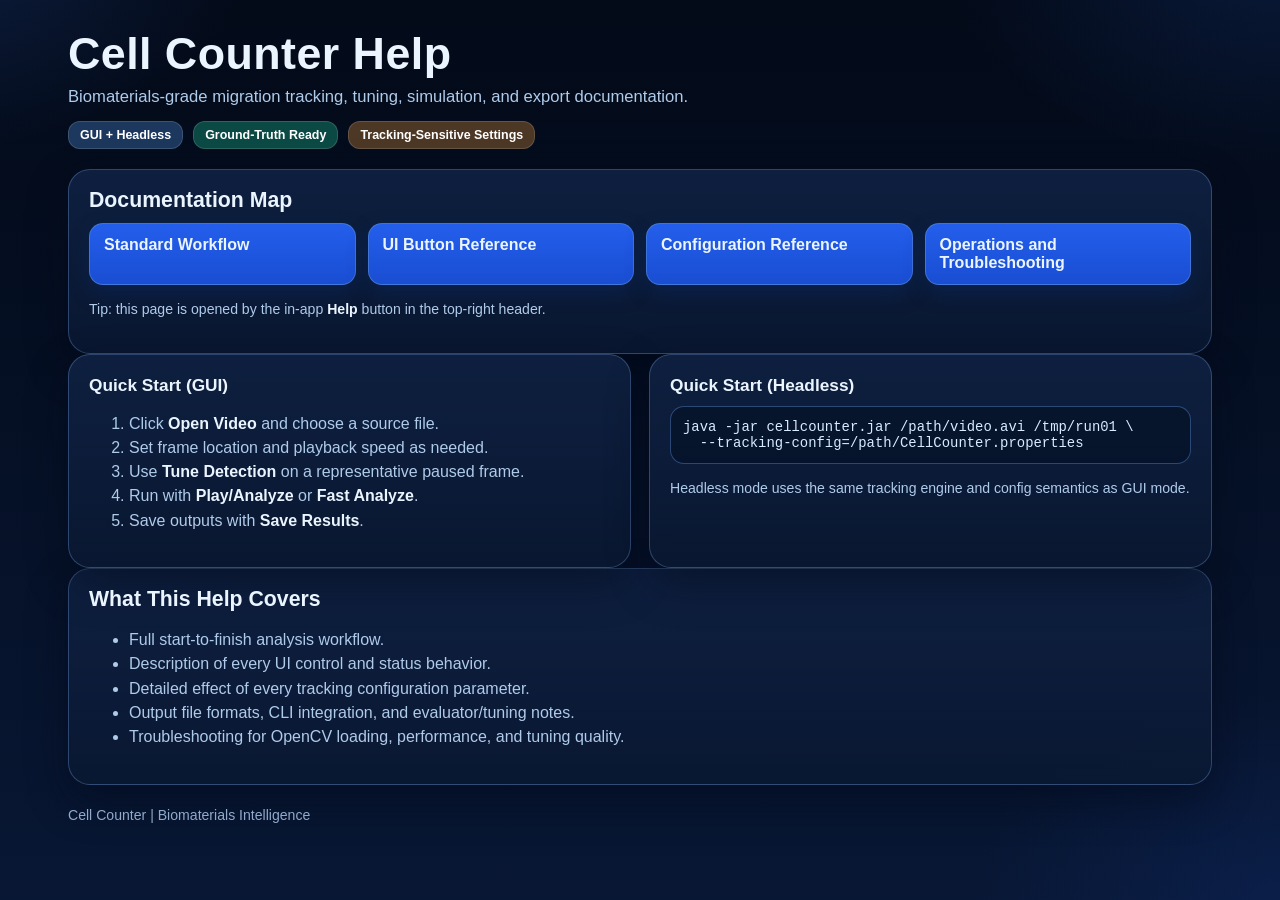
==== docs/help/index.html @ 036607fb "initial help and documentation" ====
<!doctype html>
<html lang="en">
<head>
  <meta charset="utf-8">
  <meta name="viewport" content="width=device-width, initial-scale=1">
  <title>Cell Counter Help</title>
  <link rel="stylesheet" href="help.css">
</head>
<body>
  <main class="shell">
    <section class="hero">
      <h1>Cell Counter Help</h1>
      <p>Biomaterials-grade migration tracking, tuning, simulation, and export documentation.</p>
      <div class="chip-row">
        <span class="chip">GUI + Headless</span>
        <span class="chip ok">Ground-Truth Ready</span>
        <span class="chip warn">Tracking-Sensitive Settings</span>
      </div>
    </section>

    <section class="card">
      <h2>Documentation Map</h2>
      <div class="nav">
        <a href="workflow.html">Standard Workflow</a>
        <a href="ui-reference.html">UI Button Reference</a>
        <a href="configuration-reference.html">Configuration Reference</a>
        <a href="operations-and-troubleshooting.html">Operations and Troubleshooting</a>
      </div>
      <p class="small">Tip: this page is opened by the in-app <strong>Help</strong> button in the top-right header.</p>
    </section>

    <section class="card-grid grid-2">
      <article class="card">
        <h3>Quick Start (GUI)</h3>
        <ol>
          <li>Click <strong>Open Video</strong> and choose a source file.</li>
          <li>Set frame location and playback speed as needed.</li>
          <li>Use <strong>Tune Detection</strong> on a representative paused frame.</li>
          <li>Run with <strong>Play/Analyze</strong> or <strong>Fast Analyze</strong>.</li>
          <li>Save outputs with <strong>Save Results</strong>.</li>
        </ol>
      </article>

      <article class="card">
        <h3>Quick Start (Headless)</h3>
        <pre><code>java -jar cellcounter.jar /path/video.avi /tmp/run01 \
  --tracking-config=/path/CellCounter.properties</code></pre>
        <p class="small">Headless mode uses the same tracking engine and config semantics as GUI mode.</p>
      </article>
    </section>

    <section class="card">
      <h2>What This Help Covers</h2>
      <ul>
        <li>Full start-to-finish analysis workflow.</li>
        <li>Description of every UI control and status behavior.</li>
        <li>Detailed effect of every tracking configuration parameter.</li>
        <li>Output file formats, CLI integration, and evaluator/tuning notes.</li>
        <li>Troubleshooting for OpenCV loading, performance, and tuning quality.</li>
      </ul>
    </section>

    <p class="footer">Cell Counter | Biomaterials Intelligence</p>
  </main>
</body>
</html>
---- docs/help/help.css ----
:root {
  --bg-top: #030a18;
  --bg-bottom: #081734;
  --surface-top: rgba(15, 33, 66, 0.93);
  --surface-bottom: rgba(10, 24, 50, 0.9);
  --border-soft: rgba(122, 167, 234, 0.32);
  --text-primary: #ebf5ff;
  --text-secondary: #afcbea;
  --text-muted: #8faacc;
  --accent: #3abcff;
  --accent-strong: #2666ff;
  --accent-dark: #1b54e4;
  --ok: #1bb88f;
  --warn: #dd8d38;
  --radius-card: 22px;
  --radius-chip: 12px;
  --shadow: 0 16px 42px rgba(2, 8, 22, 0.48);
}

* {
  box-sizing: border-box;
}

html,
body {
  margin: 0;
  padding: 0;
}

body {
  font-family: "Avenir Next", "Segoe UI", "Helvetica Neue", sans-serif;
  color: var(--text-primary);
  background:
    radial-gradient(40rem 24rem at -8rem -5rem, rgba(62, 127, 255, 0.22), transparent 62%),
    radial-gradient(36rem 24rem at 100% -4rem, rgba(36, 95, 206, 0.2), transparent 60%),
    radial-gradient(30rem 20rem at 100% 100%, rgba(22, 64, 166, 0.18), transparent 65%),
    linear-gradient(180deg, var(--bg-top), var(--bg-bottom));
  min-height: 100vh;
}

.shell {
  max-width: 1200px;
  margin: 0 auto;
  padding: 28px 28px 48px;
}

.hero {
  margin-bottom: 20px;
}

.hero h1 {
  margin: 0;
  font-size: clamp(2rem, 3.5vw, 2.9rem);
  letter-spacing: 0.01em;
}

.hero p {
  margin: 8px 0 0;
  color: var(--text-secondary);
  font-size: 1.04rem;
}

.chip-row {
  display: flex;
  gap: 10px;
  margin-top: 14px;
  flex-wrap: wrap;
}

.chip {
  display: inline-flex;
  align-items: center;
  justify-content: center;
  border-radius: var(--radius-chip);
  padding: 6px 11px;
  font-weight: 700;
  font-size: 0.78rem;
  border: 1px solid rgba(255, 255, 255, 0.14);
  background: rgba(61, 110, 174, 0.45);
  color: #fff;
}

.chip.ok {
  background: rgba(27, 184, 143, 0.36);
}

.chip.warn {
  background: rgba(221, 141, 56, 0.34);
}

.card-grid {
  display: grid;
  gap: 18px;
}

.grid-2 {
  grid-template-columns: repeat(auto-fit, minmax(290px, 1fr));
}

.card {
  background: linear-gradient(180deg, var(--surface-top), var(--surface-bottom));
  border: 1px solid var(--border-soft);
  border-radius: var(--radius-card);
  padding: 18px 20px;
  box-shadow: var(--shadow);
}

.card h2 {
  margin: 0 0 10px;
  font-size: 1.33rem;
}

.card h3 {
  margin: 2px 0 10px;
  font-size: 1.08rem;
}

.card p,
.card li {
  color: var(--text-secondary);
  line-height: 1.52;
}

.card strong {
  color: var(--text-primary);
}

.nav {
  display: grid;
  grid-template-columns: repeat(auto-fit, minmax(210px, 1fr));
  gap: 12px;
}

.nav a {
  text-decoration: none;
  color: var(--text-primary);
  border: 1px solid rgba(86, 136, 212, 0.62);
  border-radius: 14px;
  padding: 12px 14px;
  background: linear-gradient(180deg, rgba(38, 102, 255, 0.9), rgba(27, 84, 228, 0.9));
  font-weight: 700;
  box-shadow: 0 8px 20px rgba(11, 42, 102, 0.45);
}

.nav a:hover {
  filter: brightness(1.06);
}

table {
  width: 100%;
  border-collapse: collapse;
  border-spacing: 0;
  margin-top: 8px;
}

thead th {
  text-align: left;
  font-size: 0.86rem;
  color: #d9ebff;
  background: rgba(36, 82, 158, 0.46);
}

th,
td {
  border: 1px solid rgba(98, 143, 216, 0.34);
  padding: 10px 11px;
  vertical-align: top;
}

tbody td {
  color: var(--text-secondary);
  font-size: 0.94rem;
}

.small {
  font-size: 0.88rem;
  color: var(--text-muted);
}

.note {
  border-left: 3px solid var(--accent);
  padding: 10px 12px;
  margin: 10px 0 2px;
  background: rgba(22, 65, 139, 0.28);
  border-radius: 9px;
}

code {
  color: #d7ecff;
  background: rgba(20, 45, 87, 0.75);
  border: 1px solid rgba(90, 133, 202, 0.55);
  border-radius: 8px;
  padding: 2px 7px;
  font-family: "SFMono-Regular", Menlo, Consolas, "Liberation Mono", monospace;
  font-size: 0.87em;
}

pre {
  margin: 0;
  overflow: auto;
  border-radius: 14px;
  border: 1px solid rgba(86, 133, 206, 0.46);
  background: rgba(6, 19, 42, 0.86);
  padding: 12px;
}

pre code {
  border: none;
  background: transparent;
  padding: 0;
}

.footer {
  margin-top: 22px;
  color: var(--text-muted);
  font-size: 0.88rem;
}

a.inline {
  color: #9fd7ff;
}

@media (max-width: 800px) {
  .shell {
    padding: 18px 15px 34px;
  }

  .card {
    padding: 15px;
  }
}
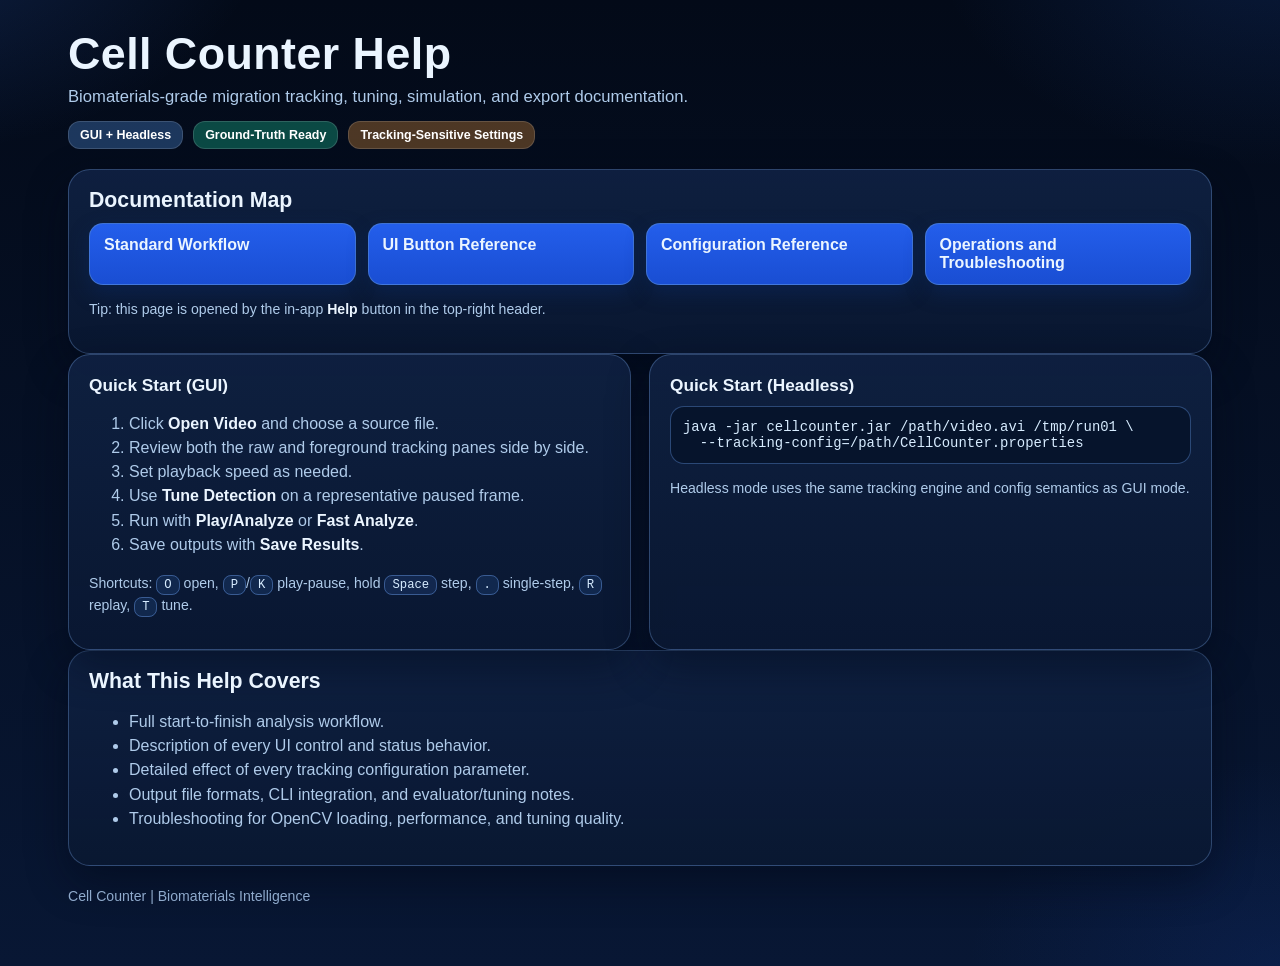
==== commit 8f17c6eb: "UI improvements" ====
--- a/docs/help/index.html
+++ b/docs/help/index.html
@@ -34,11 +34,13 @@
         <h3>Quick Start (GUI)</h3>
         <ol>
           <li>Click <strong>Open Video</strong> and choose a source file.</li>
-          <li>Set frame location and playback speed as needed.</li>
+          <li>Review both the raw and foreground tracking panes side by side.</li>
+          <li>Set playback speed as needed.</li>
           <li>Use <strong>Tune Detection</strong> on a representative paused frame.</li>
           <li>Run with <strong>Play/Analyze</strong> or <strong>Fast Analyze</strong>.</li>
           <li>Save outputs with <strong>Save Results</strong>.</li>
         </ol>
+        <p class="small">Shortcuts: <code>O</code> open, <code>P</code>/<code>K</code> play-pause, hold <code>Space</code> step, <code>.</code> single-step, <code>R</code> replay, <code>T</code> tune.</p>
       </article>
 
       <article class="card">
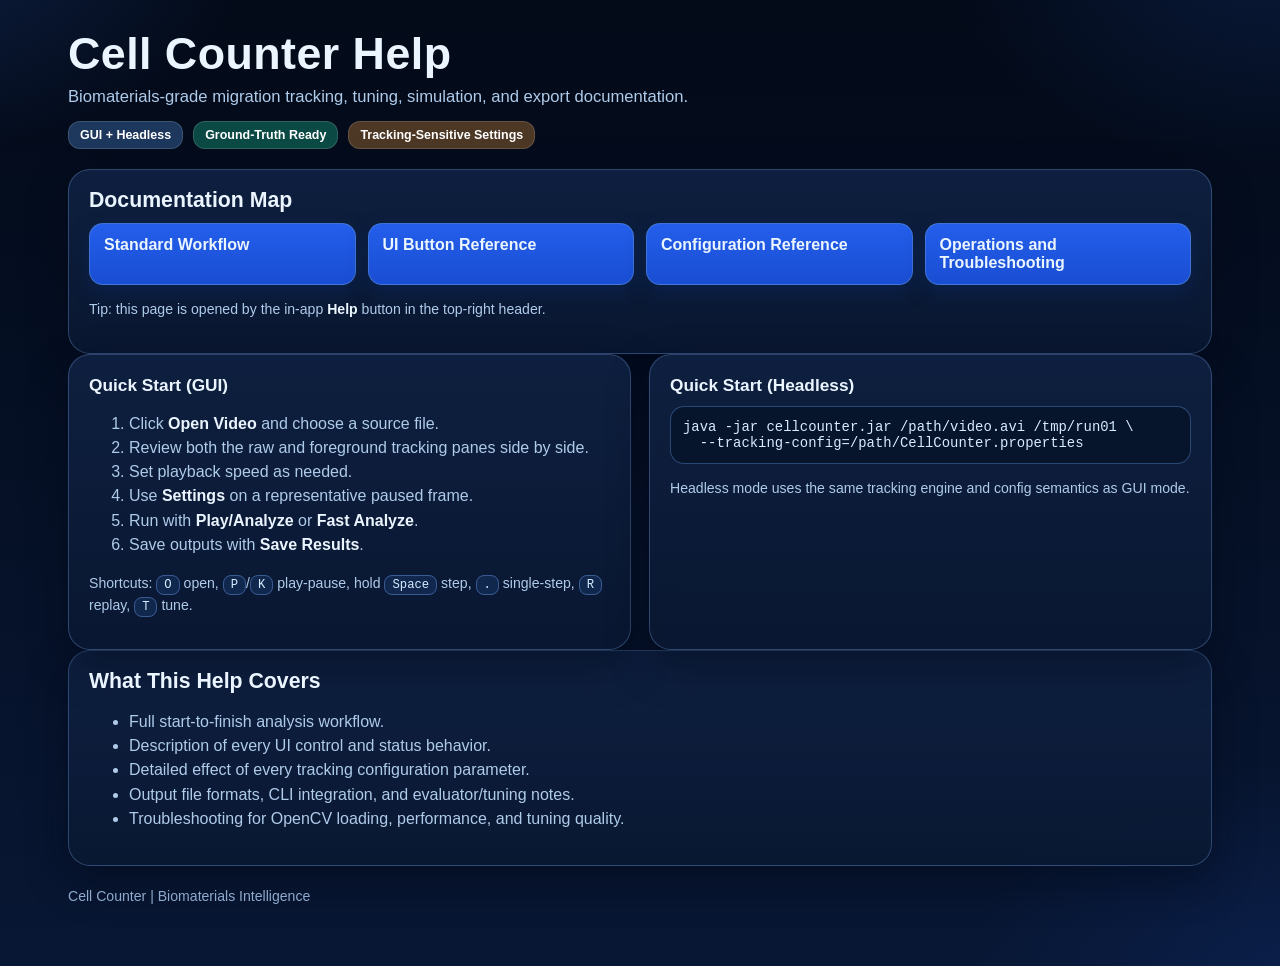
==== commit d02736fa: "general ui cleanup" ====
--- a/docs/help/index.html
+++ b/docs/help/index.html
@@ -36,7 +36,7 @@
           <li>Click <strong>Open Video</strong> and choose a source file.</li>
           <li>Review both the raw and foreground tracking panes side by side.</li>
           <li>Set playback speed as needed.</li>
-          <li>Use <strong>Tune Detection</strong> on a representative paused frame.</li>
+          <li>Use <strong>Settings</strong> on a representative paused frame.</li>
           <li>Run with <strong>Play/Analyze</strong> or <strong>Fast Analyze</strong>.</li>
           <li>Save outputs with <strong>Save Results</strong>.</li>
         </ol>
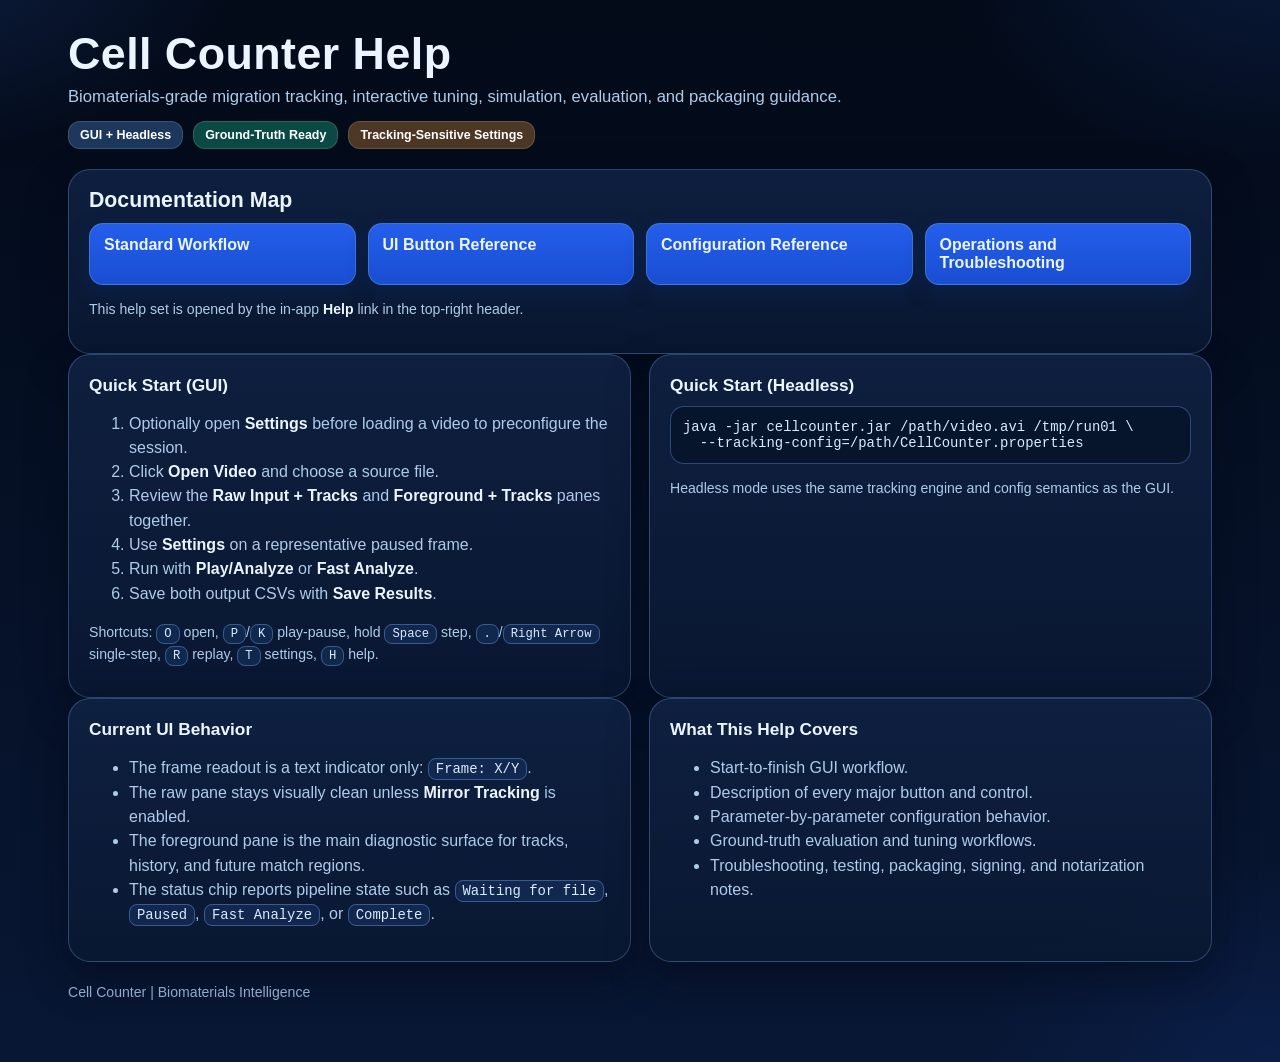
==== commit 2e469965: "Docs, JUnit tests, simplify UI. Remove GA optimization." ====
--- a/docs/help/index.html
+++ b/docs/help/index.html
@@ -10,7 +10,7 @@
   <main class="shell">
     <section class="hero">
       <h1>Cell Counter Help</h1>
-      <p>Biomaterials-grade migration tracking, tuning, simulation, and export documentation.</p>
+      <p>Biomaterials-grade migration tracking, interactive tuning, simulation, evaluation, and packaging guidance.</p>
       <div class="chip-row">
         <span class="chip">GUI + Headless</span>
         <span class="chip ok">Ground-Truth Ready</span>
@@ -26,40 +26,52 @@
         <a href="configuration-reference.html">Configuration Reference</a>
         <a href="operations-and-troubleshooting.html">Operations and Troubleshooting</a>
       </div>
-      <p class="small">Tip: this page is opened by the in-app <strong>Help</strong> button in the top-right header.</p>
+      <p class="small">This help set is opened by the in-app <strong>Help</strong> link in the top-right header.</p>
     </section>
 
     <section class="card-grid grid-2">
       <article class="card">
         <h3>Quick Start (GUI)</h3>
         <ol>
+          <li>Optionally open <strong>Settings</strong> before loading a video to preconfigure the session.</li>
           <li>Click <strong>Open Video</strong> and choose a source file.</li>
-          <li>Review both the raw and foreground tracking panes side by side.</li>
-          <li>Set playback speed as needed.</li>
+          <li>Review the <strong>Raw Input + Tracks</strong> and <strong>Foreground + Tracks</strong> panes together.</li>
           <li>Use <strong>Settings</strong> on a representative paused frame.</li>
           <li>Run with <strong>Play/Analyze</strong> or <strong>Fast Analyze</strong>.</li>
-          <li>Save outputs with <strong>Save Results</strong>.</li>
+          <li>Save both output CSVs with <strong>Save Results</strong>.</li>
         </ol>
-        <p class="small">Shortcuts: <code>O</code> open, <code>P</code>/<code>K</code> play-pause, hold <code>Space</code> step, <code>.</code> single-step, <code>R</code> replay, <code>T</code> tune.</p>
+        <p class="small">Shortcuts: <code>O</code> open, <code>P</code>/<code>K</code> play-pause, hold <code>Space</code> step, <code>.</code>/<code>Right Arrow</code> single-step, <code>R</code> replay, <code>T</code> settings, <code>H</code> help.</p>
       </article>
 
       <article class="card">
         <h3>Quick Start (Headless)</h3>
         <pre><code>java -jar cellcounter.jar /path/video.avi /tmp/run01 \
   --tracking-config=/path/CellCounter.properties</code></pre>
-        <p class="small">Headless mode uses the same tracking engine and config semantics as GUI mode.</p>
+        <p class="small">Headless mode uses the same tracking engine and config semantics as the GUI.</p>
       </article>
     </section>
 
-    <section class="card">
-      <h2>What This Help Covers</h2>
-      <ul>
-        <li>Full start-to-finish analysis workflow.</li>
-        <li>Description of every UI control and status behavior.</li>
-        <li>Detailed effect of every tracking configuration parameter.</li>
-        <li>Output file formats, CLI integration, and evaluator/tuning notes.</li>
-        <li>Troubleshooting for OpenCV loading, performance, and tuning quality.</li>
-      </ul>
+    <section class="card-grid grid-2">
+      <article class="card">
+        <h3>Current UI Behavior</h3>
+        <ul>
+          <li>The frame readout is a text indicator only: <code>Frame: X/Y</code>.</li>
+          <li>The raw pane stays visually clean unless <strong>Mirror Tracking</strong> is enabled.</li>
+          <li>The foreground pane is the main diagnostic surface for tracks, history, and future match regions.</li>
+          <li>The status chip reports pipeline state such as <code>Waiting for file</code>, <code>Paused</code>, <code>Fast Analyze</code>, or <code>Complete</code>.</li>
+        </ul>
+      </article>
+
+      <article class="card">
+        <h3>What This Help Covers</h3>
+        <ul>
+          <li>Start-to-finish GUI workflow.</li>
+          <li>Description of every major button and control.</li>
+          <li>Parameter-by-parameter configuration behavior.</li>
+          <li>Ground-truth evaluation and tuning workflows.</li>
+          <li>Troubleshooting, testing, packaging, signing, and notarization notes.</li>
+        </ul>
+      </article>
     </section>
 
     <p class="footer">Cell Counter | Biomaterials Intelligence</p>
